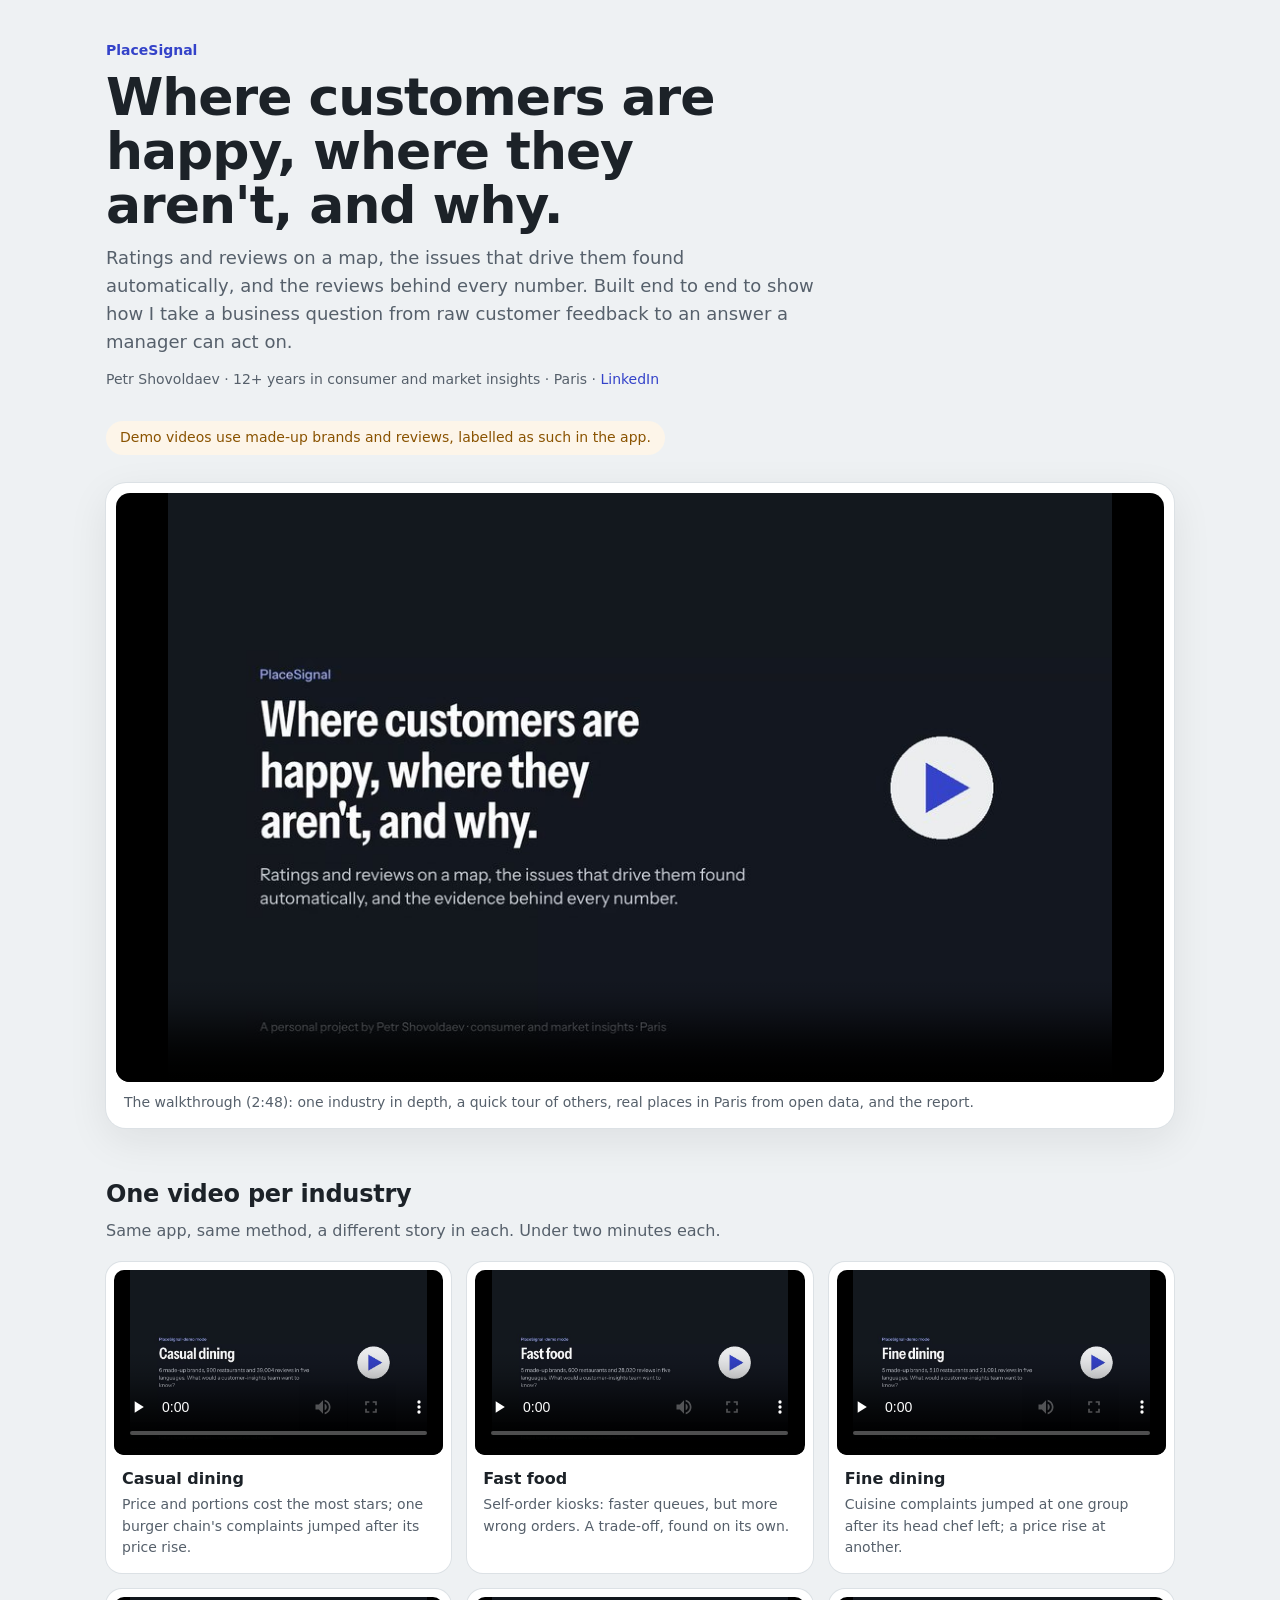
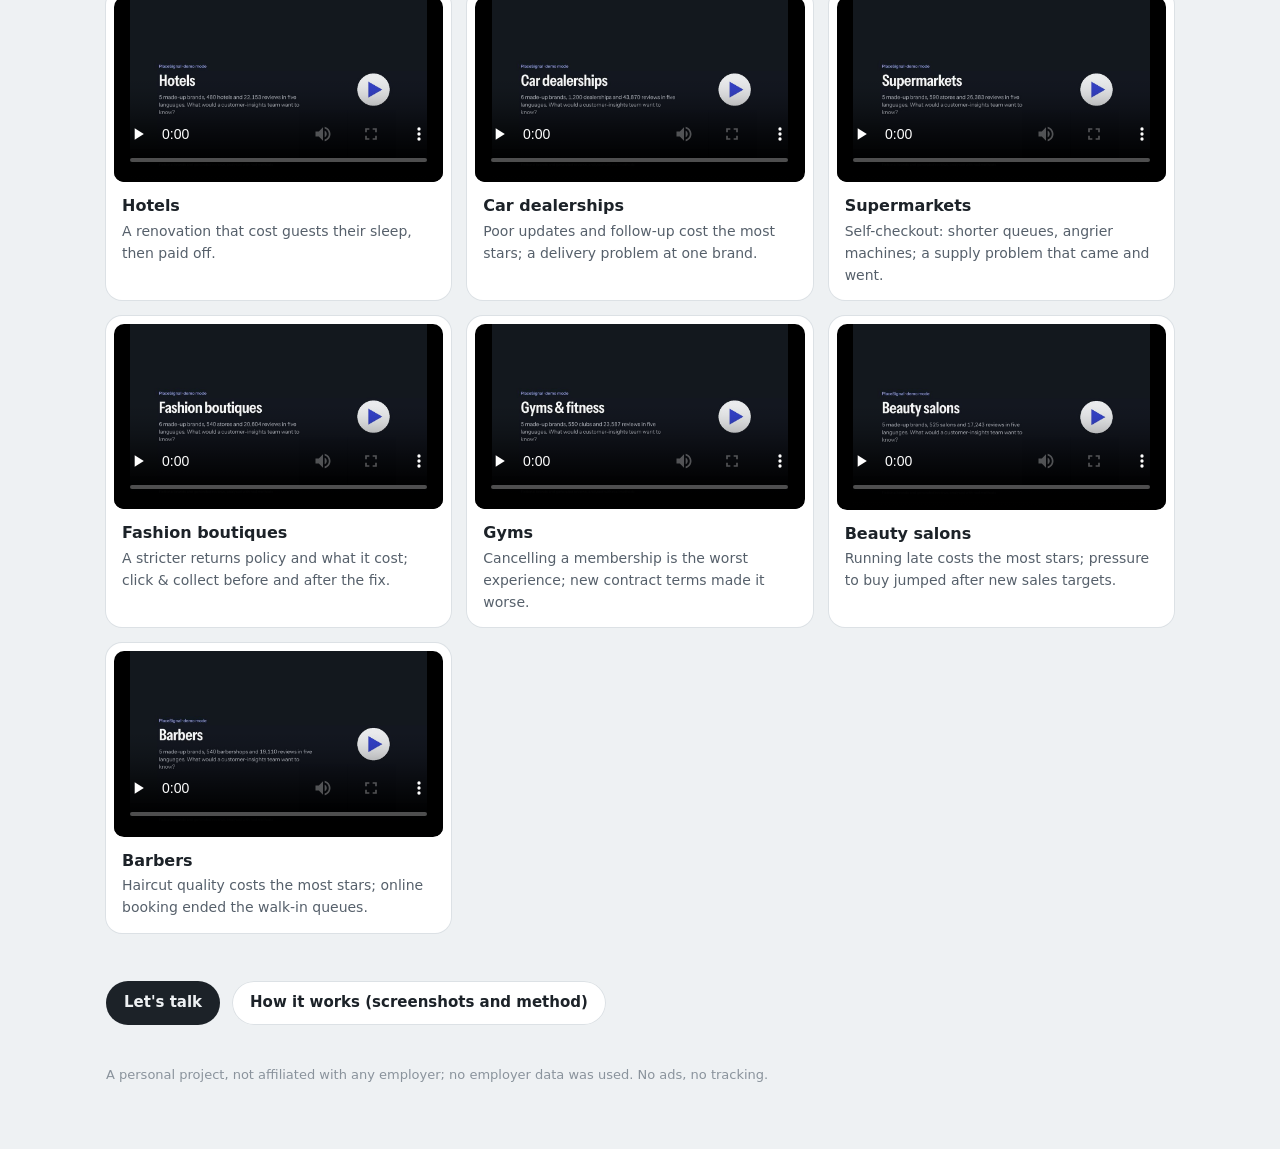
==== index.html @ 82aa0935 "Collect and erase real data from the app; video page for the showcase Data -> Collect real data (loc" ====
<!doctype html>
<html lang="en">
<head>
<meta charset="utf-8">
<meta name="viewport" content="width=device-width, initial-scale=1">
<title>PlaceSignal — videos</title>
<meta name="description" content="PlaceSignal: where customers are happy, where they aren't, and why. Short walkthrough videos. A personal project by Petr Shovoldaev.">
<meta property="og:title" content="PlaceSignal — customer experience intelligence">
<meta property="og:description" content="Ratings and reviews on a map, what drives them, and the evidence behind every number. Watch the 3-minute walkthrough.">
<meta property="og:image" content="videos/posters/placesignal-overview.jpg">
<style>
  :root { --bg:#eef1f3; --paper:#fff; --ink:#1c2228; --slate:#56606b; --mist:#8a939c; --rule:#dce1e5; --signal:#3443c9; --amber:#8a5300; --amberbg:#fdf5e9; }
  @media (prefers-color-scheme: dark) { :root:not([data-theme="light"]) { --bg:#14181c; --paper:#1d2329; --ink:#eef1f3; --slate:#b3bcc4; --mist:#8a939c; --rule:#2c343c; --signal:#8f9bff; --amber:#f2c27b; --amberbg:#2e2618; } }
  * { box-sizing: border-box; }
  body { margin:0; background:var(--bg); color:var(--ink); font:16px/1.55 ui-sans-serif, system-ui, -apple-system, "Segoe UI", sans-serif; -webkit-font-smoothing:antialiased; }
  .wrap { max-width:1100px; margin:0 auto; padding:40px 16px 64px; }
  .eyebrow { color:var(--signal); font-weight:600; font-size:14px; margin:0; }
  h1 { font-size:clamp(32px, 6vw, 52px); line-height:1.04; letter-spacing:-0.02em; margin:8px 0 12px; max-width:18ch; }
  .lead { color:var(--slate); font-size:18px; max-width:62ch; margin:0; }
  .by { color:var(--slate); font-size:14px; margin-top:14px; }
  .by a { color:var(--signal); text-decoration:none; }
  .note { display:inline-block; margin-top:16px; background:var(--amberbg); color:var(--amber); border-radius:999px; padding:6px 14px; font-size:14px; }
  .hero { margin-top:28px; background:var(--paper); border-radius:20px; padding:10px; box-shadow:0 0 0 1px var(--rule), 0 12px 40px rgb(20 25 31 / .08); }
  video { width:100%; display:block; border-radius:14px; background:#000; aspect-ratio:16/9; }
  .hero p { margin:10px 8px 4px; color:var(--slate); font-size:14px; }
  h2 { font-size:24px; margin:48px 0 6px; letter-spacing:-0.01em; }
  .sub { color:var(--slate); margin:0 0 18px; }
  .grid { display:grid; gap:16px; grid-template-columns:repeat(auto-fill, minmax(300px, 1fr)); }
  .card { background:var(--paper); border-radius:16px; padding:8px 8px 14px; box-shadow:0 0 0 1px var(--rule); }
  .card video { border-radius:10px; }
  .card h3 { font-size:16px; margin:12px 8px 2px; }
  .card p { font-size:14px; color:var(--slate); margin:0 8px; }
  .links { margin-top:48px; display:flex; flex-wrap:wrap; gap:12px; }
  .btn { display:inline-flex; align-items:center; height:44px; padding:0 18px; border-radius:999px; text-decoration:none; font-weight:600; font-size:15px; }
  .primary { background:var(--ink); color:var(--bg); }
  .ghost { box-shadow:inset 0 0 0 1px var(--rule); color:var(--ink); background:var(--paper); }
  footer { margin-top:40px; color:var(--mist); font-size:13px; }
</style>
</head>
<body>
<main class="wrap">
  <p class="eyebrow">PlaceSignal</p>
  <h1>Where customers are happy, where they aren't, and why.</h1>
  <p class="lead">Ratings and reviews on a map, the issues that drive them found automatically, and the reviews behind every number. Built end to end to show how I take a business question from raw customer feedback to an answer a manager can act on.</p>
  <p class="by">Petr Shovoldaev · 12+ years in consumer and market insights · Paris · <a href="https://www.linkedin.com/in/pshovoldaev/">LinkedIn</a></p>
  <span class="note">Demo videos use made-up brands and reviews, labelled as such in the app.</span>

  <section class="hero" aria-label="Walkthrough">
    <video controls preload="metadata" playsinline poster="videos/posters/placesignal-overview.jpg">
      <source src="videos/placesignal-overview.mp4" type="video/mp4">
    </video>
    <p>The walkthrough (2:48): one industry in depth, a quick tour of others, real places in Paris from open data, and the report.</p>
  </section>

  <h2>One video per industry</h2>
  <p class="sub">Same app, same method, a different story in each. Under two minutes each.</p>
  <div class="grid" id="grid"></div>

  <div class="links">
    <a class="btn primary" href="https://www.linkedin.com/in/pshovoldaev/">Let's talk</a>
    <a class="btn ghost" href="https://github.com/PandasAndChill/placesignal-showcase">How it works (screenshots and method)</a>
  </div>
  <footer>A personal project, not affiliated with any employer; no employer data was used. No ads, no tracking.</footer>
</main>
<script>
  const V = [
    ['restaurants', 'Casual dining', 'Price and portions cost the most stars; one burger chain\'s complaints jumped after its price rise.'],
    ['fast_food', 'Fast food', 'Self-order kiosks: faster queues, but more wrong orders. A trade-off, found on its own.'],
    ['fine_dining', 'Fine dining', 'Cuisine complaints jumped at one group after its head chef left; a price rise at another.'],
    ['hotels', 'Hotels', 'A renovation that cost guests their sleep, then paid off.'],
    ['automotive', 'Car dealerships', 'Poor updates and follow-up cost the most stars; a delivery problem at one brand.'],
    ['supermarkets', 'Supermarkets', 'Self-checkout: shorter queues, angrier machines; a supply problem that came and went.'],
    ['fashion', 'Fashion boutiques', 'A stricter returns policy and what it cost; click & collect before and after the fix.'],
    ['gyms', 'Gyms', 'Cancelling a membership is the worst experience; new contract terms made it worse.'],
    ['beauty', 'Beauty salons', 'Running late costs the most stars; pressure to buy jumped after new sales targets.'],
    ['barbers', 'Barbers', 'Haircut quality costs the most stars; online booking ended the walk-in queues.'],
  ]
  const grid = document.getElementById('grid')
  for (const [id, title, text] of V) {
    const card = document.createElement('article')
    card.className = 'card'
    card.innerHTML = `<video controls preload="none" playsinline poster="videos/posters/industry-${id}.jpg"><source src="videos/industry-${id}.mp4" type="video/mp4"></video><h3></h3><p></p>`
    card.querySelector('h3').textContent = title
    card.querySelector('p').textContent = text
    grid.append(card)
  }
  // one video at a time
  document.addEventListener('play', (e) => { document.querySelectorAll('video').forEach((v) => { if (v !== e.target) v.pause() }) }, true)
</script>
</body>
</html>
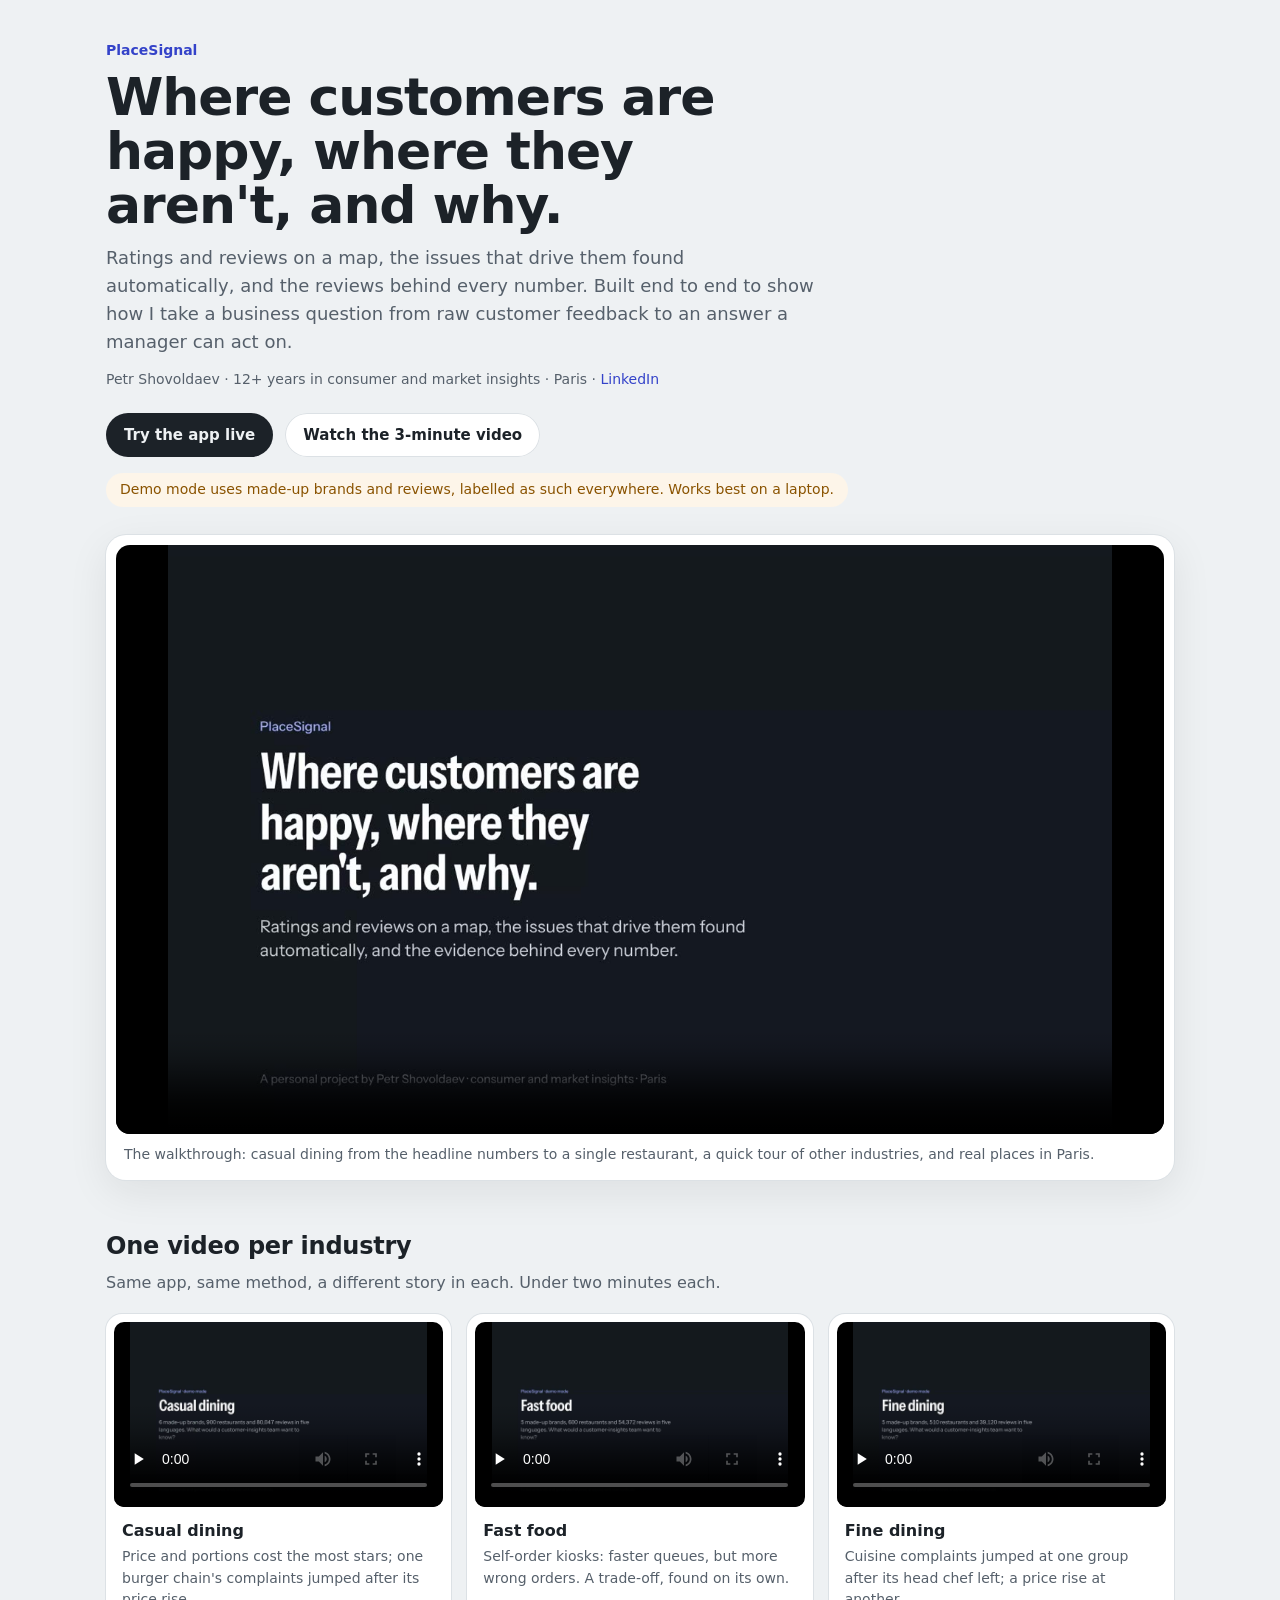
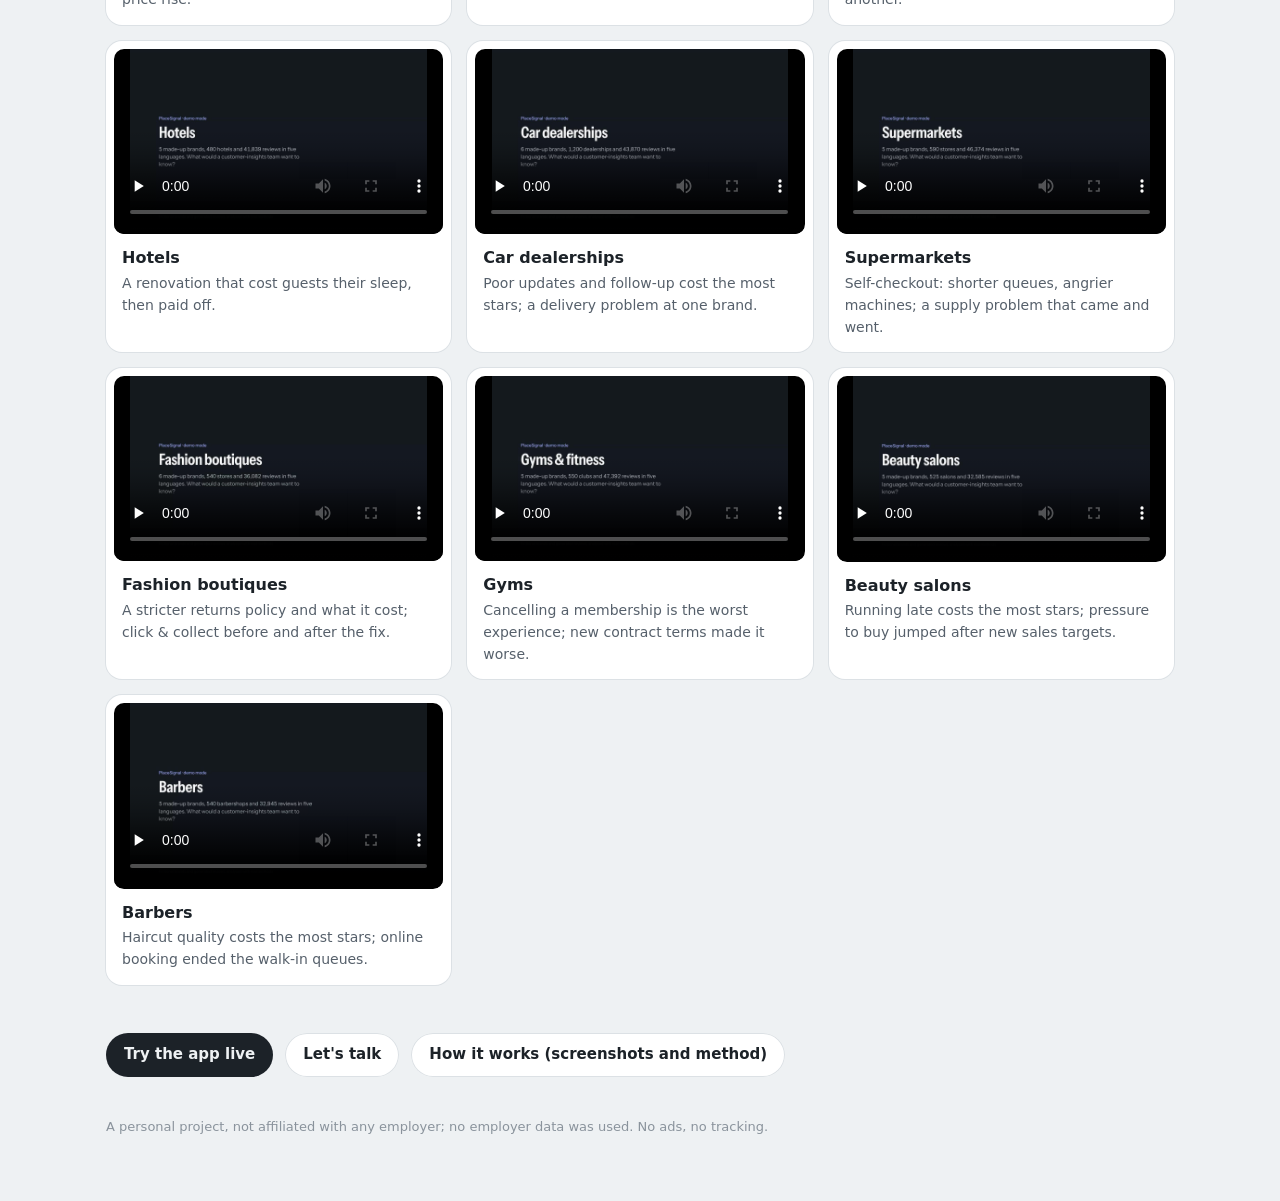
==== commit 625ee63d: "Portfolio-ready: live demo, new videos and screenshots, showcase rewrite, CV and LinkedIn kit Live d" ====
--- a/index.html
+++ b/index.html
@@ -19,6 +19,7 @@
   .lead { color:var(--slate); font-size:18px; max-width:62ch; margin:0; }
   .by { color:var(--slate); font-size:14px; margin-top:14px; }
   .by a { color:var(--signal); text-decoration:none; }
+  .cta { display:flex; flex-wrap:wrap; gap:12px; margin-top:22px; }
   .note { display:inline-block; margin-top:16px; background:var(--amberbg); color:var(--amber); border-radius:999px; padding:6px 14px; font-size:14px; }
   .hero { margin-top:28px; background:var(--paper); border-radius:20px; padding:10px; box-shadow:0 0 0 1px var(--rule), 0 12px 40px rgb(20 25 31 / .08); }
   video { width:100%; display:block; border-radius:14px; background:#000; aspect-ratio:16/9; }
@@ -43,13 +44,17 @@
   <h1>Where customers are happy, where they aren't, and why.</h1>
   <p class="lead">Ratings and reviews on a map, the issues that drive them found automatically, and the reviews behind every number. Built end to end to show how I take a business question from raw customer feedback to an answer a manager can act on.</p>
   <p class="by">Petr Shovoldaev · 12+ years in consumer and market insights · Paris · <a href="https://www.linkedin.com/in/pshovoldaev/">LinkedIn</a></p>
-  <span class="note">Demo videos use made-up brands and reviews, labelled as such in the app.</span>
+  <div class="cta">
+    <a class="btn primary" href="app/">Try the app live</a>
+    <a class="btn ghost" href="#watch">Watch the 3-minute video</a>
+  </div>
+  <span class="note">Demo mode uses made-up brands and reviews, labelled as such everywhere. Works best on a laptop.</span>
 
-  <section class="hero" aria-label="Walkthrough">
+  <section class="hero" aria-label="Walkthrough" id="watch">
     <video controls preload="metadata" playsinline poster="videos/posters/placesignal-overview.jpg">
       <source src="videos/placesignal-overview.mp4" type="video/mp4">
     </video>
-    <p>The walkthrough (2:48): one industry in depth, a quick tour of others, real places in Paris from open data, and the report.</p>
+    <p>The walkthrough: casual dining from the headline numbers to a single restaurant, a quick tour of other industries, and real places in Paris.</p>
   </section>
 
   <h2>One video per industry</h2>
@@ -57,7 +62,8 @@
   <div class="grid" id="grid"></div>
 
   <div class="links">
-    <a class="btn primary" href="https://www.linkedin.com/in/pshovoldaev/">Let's talk</a>
+    <a class="btn primary" href="app/">Try the app live</a>
+    <a class="btn ghost" href="https://www.linkedin.com/in/pshovoldaev/">Let's talk</a>
     <a class="btn ghost" href="https://github.com/PandasAndChill/placesignal-showcase">How it works (screenshots and method)</a>
   </div>
   <footer>A personal project, not affiliated with any employer; no employer data was used. No ads, no tracking.</footer>
